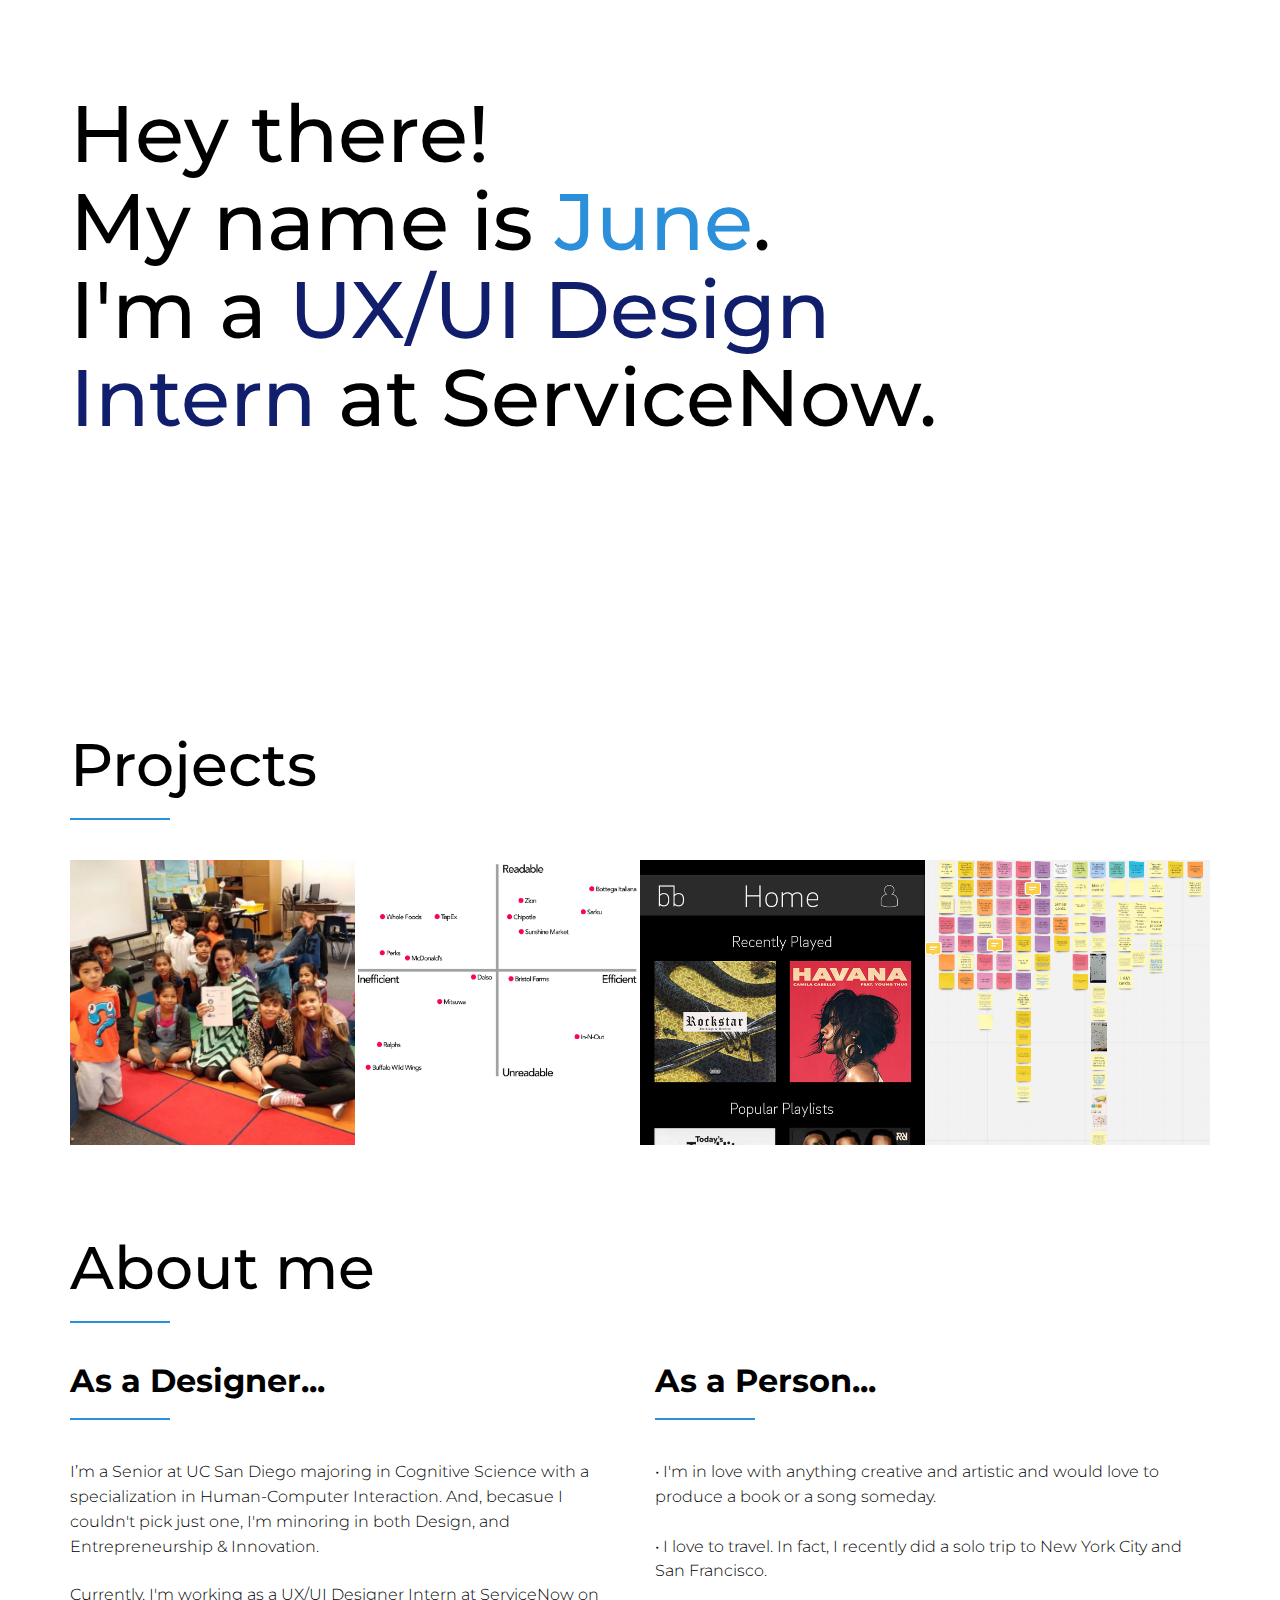
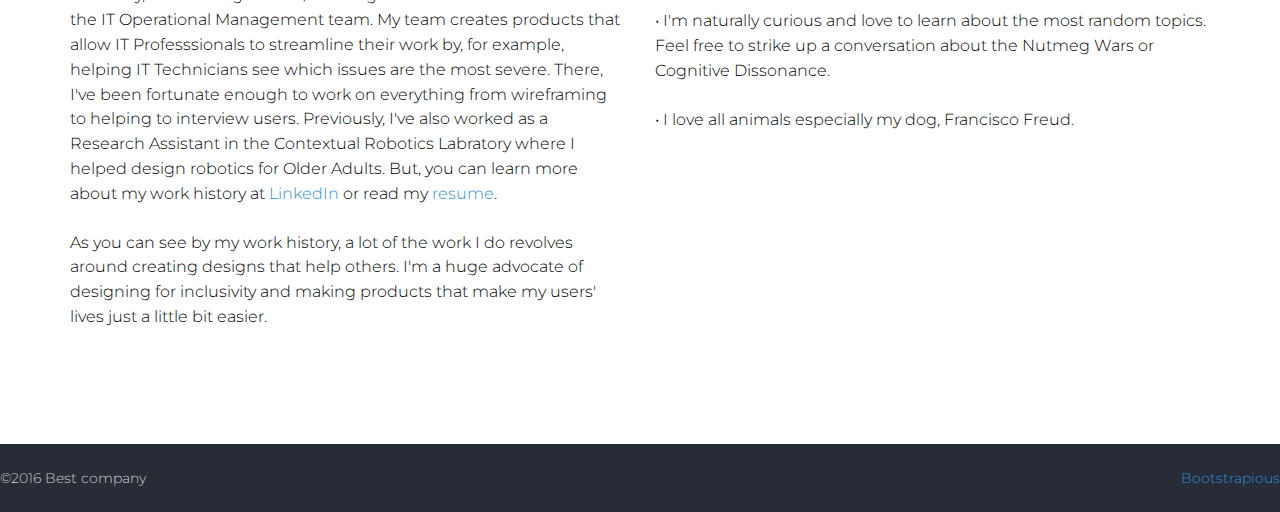
==== index.html @ b99a708e "updated title spacing and hover name" ====
<!DOCTYPE html>
<html>
  <head>
     <base target="_blank" />
    <meta charset="utf-8">
    <meta http-equiv="X-UA-Compatible" content="IE=edge">
    <title>June Park Portfolio</title>
    <meta name="description" content="">
    <meta name="viewport" content="width=device-width, initial-scale=1">
    <meta name="robots" content="all,follow">
    <!-- Bootstrap and Font Awesome css-->
    <!-- we use cdn but you can also include local files located in css directory-->
    <link rel="stylesheet" href="http://maxcdn.bootstrapcdn.com/font-awesome/4.6.1/css/font-awesome.min.css">
    <link rel="stylesheet" href="http://maxcdn.bootstrapcdn.com/bootstrap/3.3.6/css/bootstrap.min.css">
    <!-- Google fonts - Open Sans-->
    <link rel="stylesheet" href="https://fonts.googleapis.com/css?family=Open+Sans:400,300,700,800,400italic">
    <!-- theme stylesheet-->
    <link rel="stylesheet" href="https://fonts.googleapis.com/css?family=Lobster+Two:400,700">
    <link rel="stylesheet" href="https://fonts.googleapis.com/css?family=Montserrat">
    <link rel="stylesheet" href="https://fonts.googleapis.com/css?family=Arapey">
    <link rel="stylesheet" href="css/style.default.css" id="theme-stylesheet">
    <!-- Custom stylesheet - for your changes-->
    <link rel="stylesheet" href="css/custom.css">
    <!-- Favicon-->
    <link rel="shortcut icon" href="favicon.png">
    <!-- Tweaks for older IEs--><!--[if lt IE 9]>
        <script src="https://oss.maxcdn.com/html5shiv/3.7.2/html5shiv.min.js"></script>
        <script src="https://oss.maxcdn.com/respond/1.4.2/respond.min.js"></script><![endif]-->
  </head>
  <body>
    <section id="intro" class="text-intro no-padding-bottom">
      <div class="container">
        <div class="row">
          <div class="col-md-12 col-lg-10">
            <h1>Hey there!<br />My name is <span class="text-primary">June</span>. <br /> I'm a<span class="text-royal-blue"> UX/UI Design Intern</span> at ServiceNow. <br /><br /><br />
          </div>
        </div>
      </div>
    </section>
    <!-- portfolio-->
    <section id="portfolio" class="no-padding-bottom">
      <div class="container">
        <div class="row">
          <div class="col-md-12">
            <h2 class="heading">Projects</h2>
            <div class="row">
          </div>
          </div>
        </div>
      <div class="container-fluid">
        <div class="row no-space">
          <div class="col-sm-4 col-md-3">
            <div class="box"><a href="Elementary_School.html" title="" data-toggle="lightbox" data-gallery="portfolio"><img src="img/sprites/baker.jpg" alt="" class="img-responsive"></a></div>
          </div>
          <div class="col-sm-4 col-md-3">
            <div class="box"><a href="Receipts.html" title="" data-toggle="lightbox" data-gallery="portfolio"><img src="img/sprites/design space.PNG" alt="" class="img-responsive"></a></div>
          </div>
          <div class="col-sm-4 col-md-3">
            <div class="box"><a href="https://medium.com/@jepark697/playlist-management-analysis-a6f0c2d7e51" title="" data-toggle="lightbox" data-gallery="portfolio"><img src="img/sprites/Music Screen.jpg" alt=""class="img-responsive"></a></div>
          </div>
          <div class="col-sm-4 col-md-3">
            <div class="box"><a href="Tool.html" title="" data-toggle="lightbox" data-gallery="portfolio"><img src="img/sprites/Solutions.png" alt="" class="img-responsive"></a></div>
          </div>
        </div>
      </div>
    </section>
    <section id="about" class="section">
      <div class="container">
        <div class="row">
          <div class="col-sm-12">
            <h2 class="heading">About me</h2>
          </div>
          <div class="col-sm-12">
            <div class="row">
              <div class="col-sm-6 text-left">
                <h3 class="heading">As a Designer...</h3>
                <p>I’m a Senior at UC San Diego majoring in Cognitive Science with a specialization in Human-Computer Interaction. And, becasue I couldn't pick just one, I'm minoring in both Design, and Entrepreneurship & Innovation.</p>
                 <p>Currently, I'm working as a UX/UI Designer Intern at ServiceNow on the IT Operational Management team. 
                   My team creates products that allow IT Professsionals to streamline their work by, for example, helping IT Technicians see which issues are the most severe.
                   There, I've been fortunate enough to work on everything from wireframing to helping to interview users. 
                   Previously, I've also worked as a Research Assistant in the Contextual Robotics Labratory where I helped design robotics for Older Adults. But, you can learn more about my work history at 
                   <a href="https://www.linkedin.com/in/junepark13/">LinkedIn</a> or read my <a href="https://www.keepandshare.com/doc7/59431/june-park-resume-pdf-85k?da=y">resume</a>.</p>
                
                <p> As you can see by my work history, a lot of the work I do revolves around creating designs that help others. 
                I'm a huge advocate of designing for inclusivity and making products that make my users' lives just a little bit easier.
                </p>
                
              </div>
               <div class="col-sm-6">
                 <h3 class="heading">As a Person...</h3>
                <p> • I'm in love with anything creative and artistic and would love to produce a book or a song someday.</br></br>
                  • I love to travel. In fact, I recently did a solo trip to New York City and San Francisco.</br></br>
                  • I'm naturally curious and love to learn about the most random topics. Feel free to strike up a conversation 
            about the Nutmeg Wars or Cognitive Dissonance. </br></br>
            • I love all animals especially my dog, Francisco Freud. </br></br>
                </p>
        </div>
      </div>
    </section>
    <!--   *** CUSTOMERS ***-->

    <!-- map-->
    <footer class="footer">
      <div class="footer__copyright">
          <div class="row">
            <div class="col-md-6">
              <p>&copy;2016 Best company</p>
            </div>
            <div class="col-md-6">
              <p class="credit pull-right"><a href="https://bootstrapious.com/e-commerce-templates" class="external">Bootstrapious</a></p>
              <!-- Please do not remove the backlink to us, unless you support the development at https://bootstrapious.com/donate. It is part of the license conditions. Thanks for understanding :)        -->
            </div>
          </div>
        </div>
      </div>
    </footer>
    <!-- Javascript files-->
  </body>
</html>
---- css/style.default.css ----
/* 
========================================= 
========================================= 

Designer Template By Bootstrapious.com 

========================================= 
========================================= */
/* variant 5 - blue */
/*

=====================
GENERAL
=====================

*/
html {
  height: 100%;
}
body {
  height: 100%;
  font-weight: 300;
}
header {
  z-index: 1000;
}
section {
  position: relative;
  padding-top: 90px;
  padding-bottom: 90px;
}
section.background-gray-lighter {
  background: #eeeeee;
}
section.background-gray-lightest {
  background: #f7f7f7;
  border-top: solid 1px #eeeeee;
  border-bottom: solid 1px #eeeeee;
}
.italic {
  font-style: italic;
  font-family: "Georgia", "Times New Roman", Times, serif;
}
.heading {
  text-align: left;
  margin-bottom: 40px;
}
.heading:after {
  content: " ";
  display: block;
  width: 100px;
  height: 2px;
  margin: 20px 0 20px;
  background: #2b90d9;
}
@media (min-width: 1200px) {
  h1.heading {
    font-size: 68px;
  }
  h2.heading {
    font-size: 60px;
  }
}
.img-responsive {
  margin: 0 auto;
}
.no-space .box {
  margin: 0 -15px;
}
.margin-top {
  margin-top: 30px;
}
.margin-bottom {
  margin-bottom: 30px;
}
.margin-bottom--big {
  margin-bottom: 60px !important;
}
a,
button {
  -webkit-transition: all 0.2s ease-out;
  -moz-transition: all 0.2s ease-out;
  transition: all 0.2s ease-out;
}
a i.fa,
button i.fa {
  margin: 0 5px;
}
.clickable {
  cursor: pointer !important;
}
.required {
  color: #2b90d9;
}
.accent {
  color: #2b90d9;
}
.text-uppercase {
  text-transform: uppercase;
}
.list-style-none {
  list-style: none;
}
.pages {
  text-align: center;
}
#map {
  height: 500px;
  border-top: solid 1px #eeeeee;
  border-bottom: solid 1px #eeeeee;
}
.btn-ghost {
  color: #2b90d9;
  background-color: transparent;
  border-color: #2b90d9;
}
.btn-ghost:hover,
.btn-ghost:focus,
.btn-ghost:active,
.btn-ghost.active,
.open .dropdown-toggle.btn-ghost {
  color: #2b90d9;
  background-color: rgba(0, 0, 0, 0);
  border-color: #1e6fa9;
}
.btn-ghost:active,
.btn-ghost.active,
.open .dropdown-toggle.btn-ghost {
  background-image: none;
}
.btn-ghost.disabled,
.btn-ghost[disabled],
fieldset[disabled] .btn-ghost,
.btn-ghost.disabled:hover,
.btn-ghost[disabled]:hover,
fieldset[disabled] .btn-ghost:hover,
.btn-ghost.disabled:focus,
.btn-ghost[disabled]:focus,
fieldset[disabled] .btn-ghost:focus,
.btn-ghost.disabled:active,
.btn-ghost[disabled]:active,
fieldset[disabled] .btn-ghost:active,
.btn-ghost.disabled.active,
.btn-ghost[disabled].active,
fieldset[disabled] .btn-ghost.active {
  background-color: transparent;
  border-color: #2b90d9;
}
.btn-ghost .badge {
  color: transparent;
  background-color: #2b90d9;
}
.btn-ghost:hover,
.btn-ghost:focus,
.btn-ghost:active,
.btn-ghost.active,
.open .dropdown-toggle.btn-ghost {
  color: #fff;
  background-color: #2b90d9;
  border-color: #2b90d9;
}
.btn-white {
  color: #ffffff;
  background-color: transparent;
  border-color: #ffffff;
}
.btn-white:hover,
.btn-white:focus,
.btn-white:active,
.btn-white.active,
.open .dropdown-toggle.btn-white {
  color: #ffffff;
  background-color: rgba(0, 0, 0, 0);
  border-color: #e0e0e0;
}
.btn-white:active,
.btn-white.active,
.open .dropdown-toggle.btn-white {
  background-image: none;
}
.btn-white.disabled,
.btn-white[disabled],
fieldset[disabled] .btn-white,
.btn-white.disabled:hover,
.btn-white[disabled]:hover,
fieldset[disabled] .btn-white:hover,
.btn-white.disabled:focus,
.btn-white[disabled]:focus,
fieldset[disabled] .btn-white:focus,
.btn-white.disabled:active,
.btn-white[disabled]:active,
fieldset[disabled] .btn-white:active,
.btn-white.disabled.active,
.btn-white[disabled].active,
fieldset[disabled] .btn-white.active {
  background-color: transparent;
  border-color: #ffffff;
}
.btn-white .badge {
  color: transparent;
  background-color: #ffffff;
}
.btn-white:hover,
.btn-white:focus,
.btn-white:active,
.btn-white.active,
.open .dropdown-toggle.btn-white {
  color: #2b90d9;
  background-color: #fff;
  border-color: #fff;
}
/*

=====================
INTRO
=====================

*/
@media (min-width: 1200px) {
  .text-intro h1 {
    font-size: 80px;
  }
}
/*

=====================
ABOUT
=====================

*/
.progress-title {
  text-align: left;
  font-weight: 700;
  text-transform: uppercase;
  letter-spacing: 0.1em;
  color: #999999;
  font-size: 12px;
}
.progress-bar-skill1 {
  background-color: #d1d1d1;
  background-color: #81bde9;
}
.progress-striped .progress-bar-skill1 {
  background-image: -webkit-linear-gradient(45deg, rgba(255, 255, 255, 0.15) 25%, transparent 25%, transparent 50%, rgba(255, 255, 255, 0.15) 50%, rgba(255, 255, 255, 0.15) 75%, transparent 75%, transparent);
  background-image: linear-gradient(45deg, rgba(255, 255, 255, 0.15) 25%, transparent 25%, transparent 50%, rgba(255, 255, 255, 0.15) 50%, rgba(255, 255, 255, 0.15) 75%, transparent 75%, transparent);
}
.progress-striped .progress-bar-skill1 {
  background-image: -webkit-linear-gradient(45deg, rgba(255, 255, 255, 0.15) 25%, transparent 25%, transparent 50%, rgba(255, 255, 255, 0.15) 50%, rgba(255, 255, 255, 0.15) 75%, transparent 75%, transparent);
  background-image: linear-gradient(45deg, rgba(255, 255, 255, 0.15) 25%, transparent 25%, transparent 50%, rgba(255, 255, 255, 0.15) 50%, rgba(255, 255, 255, 0.15) 75%, transparent 75%, transparent);
}
.progress-bar-skill2 {
  background-color: #c8c7c7;
  background-color: #6cb2e5;
}
.progress-striped .progress-bar-skill2 {
  background-image: -webkit-linear-gradient(45deg, rgba(255, 255, 255, 0.15) 25%, transparent 25%, transparent 50%, rgba(255, 255, 255, 0.15) 50%, rgba(255, 255, 255, 0.15) 75%, transparent 75%, transparent);
  background-image: linear-gradient(45deg, rgba(255, 255, 255, 0.15) 25%, transparent 25%, transparent 50%, rgba(255, 255, 255, 0.15) 50%, rgba(255, 255, 255, 0.15) 75%, transparent 75%, transparent);
}
.progress-striped .progress-bar-skill2 {
  background-image: -webkit-linear-gradient(45deg, rgba(255, 255, 255, 0.15) 25%, transparent 25%, transparent 50%, rgba(255, 255, 255, 0.15) 50%, rgba(255, 255, 255, 0.15) 75%, transparent 75%, transparent);
  background-image: linear-gradient(45deg, rgba(255, 255, 255, 0.15) 25%, transparent 25%, transparent 50%, rgba(255, 255, 255, 0.15) 50%, rgba(255, 255, 255, 0.15) 75%, transparent 75%, transparent);
}
.progress-bar-skill3 {
  background-color: #bdbdbd;
  background-color: #56a7e1;
}
.progress-striped .progress-bar-skill3 {
  background-image: -webkit-linear-gradient(45deg, rgba(255, 255, 255, 0.15) 25%, transparent 25%, transparent 50%, rgba(255, 255, 255, 0.15) 50%, rgba(255, 255, 255, 0.15) 75%, transparent 75%, transparent);
  background-image: linear-gradient(45deg, rgba(255, 255, 255, 0.15) 25%, transparent 25%, transparent 50%, rgba(255, 255, 255, 0.15) 50%, rgba(255, 255, 255, 0.15) 75%, transparent 75%, transparent);
}
.progress-striped .progress-bar-skill3 {
  background-image: -webkit-linear-gradient(45deg, rgba(255, 255, 255, 0.15) 25%, transparent 25%, transparent 50%, rgba(255, 255, 255, 0.15) 50%, rgba(255, 255, 255, 0.15) 75%, transparent 75%, transparent);
  background-image: linear-gradient(45deg, rgba(255, 255, 255, 0.15) 25%, transparent 25%, transparent 50%, rgba(255, 255, 255, 0.15) 50%, rgba(255, 255, 255, 0.15) 75%, transparent 75%, transparent);
}
.progress-bar-skill4 {
  background-color: #b3b2b2;
  background-color: #419bdd;
}
.progress-striped .progress-bar-skill4 {
  background-image: -webkit-linear-gradient(45deg, rgba(255, 255, 255, 0.15) 25%, transparent 25%, transparent 50%, rgba(255, 255, 255, 0.15) 50%, rgba(255, 255, 255, 0.15) 75%, transparent 75%, transparent);
  background-image: linear-gradient(45deg, rgba(255, 255, 255, 0.15) 25%, transparent 25%, transparent 50%, rgba(255, 255, 255, 0.15) 50%, rgba(255, 255, 255, 0.15) 75%, transparent 75%, transparent);
}
.progress-striped .progress-bar-skill4 {
  background-image: -webkit-linear-gradient(45deg, rgba(255, 255, 255, 0.15) 25%, transparent 25%, transparent 50%, rgba(255, 255, 255, 0.15) 50%, rgba(255, 255, 255, 0.15) 75%, transparent 75%, transparent);
  background-image: linear-gradient(45deg, rgba(255, 255, 255, 0.15) 25%, transparent 25%, transparent 50%, rgba(255, 255, 255, 0.15) 50%, rgba(255, 255, 255, 0.15) 75%, transparent 75%, transparent);
}
.progress-bar-skill5 {
  background-color: #a9a8a8;
  background-color: #2b90d9;
}
.progress-striped .progress-bar-skill5 {
  background-image: -webkit-linear-gradient(45deg, rgba(255, 255, 255, 0.15) 25%, transparent 25%, transparent 50%, rgba(255, 255, 255, 0.15) 50%, rgba(255, 255, 255, 0.15) 75%, transparent 75%, transparent);
  background-image: linear-gradient(45deg, rgba(255, 255, 255, 0.15) 25%, transparent 25%, transparent 50%, rgba(255, 255, 255, 0.15) 50%, rgba(255, 255, 255, 0.15) 75%, transparent 75%, transparent);
}
.progress-striped .progress-bar-skill5 {
  background-image: -webkit-linear-gradient(45deg, rgba(255, 255, 255, 0.15) 25%, transparent 25%, transparent 50%, rgba(255, 255, 255, 0.15) 50%, rgba(255, 255, 255, 0.15) 75%, transparent 75%, transparent);
  background-image: linear-gradient(45deg, rgba(255, 255, 255, 0.15) 25%, transparent 25%, transparent 50%, rgba(255, 255, 255, 0.15) 50%, rgba(255, 255, 255, 0.15) 75%, transparent 75%, transparent);
}
/*

=====================
CUSTOMERS
=====================

*/
.customer {
  text-align: center;
}
.customer img {
  display: inline-block;
  margin-top: 10px;
  margin-bottom: 10px;
  -webkit-filter: grayscale(100%);
  filter: grayscale(100%);
}
.customer img:hover {
  -webkit-filter: grayscale(0);
  filter: grayscale(0);
}
/*

=====================
EKKO LIGHTBOX
=====================

*/
.ekko-lightbox-container {
  position: relative;
}
.ekko-lightbox-nav-overlay {
  position: absolute;
  top: 0;
  left: 0;
  z-index: 100;
  width: 100%;
  height: 100%;
}
.ekko-lightbox-nav-overlay a {
  z-index: 100;
  display: block;
  width: 49%;
  height: 100%;
  font-size: 30px;
  color: #fff;
  opacity: 0;
  text-decoration: none !important;
  -webkit-transition: opacity 0.5s;
  -moz-transition: opacity 0.5s;
  -o-transition: opacity 0.5s;
  transition: opacity 0.5s;
}
.ekko-lightbox-nav-overlay a:empty {
  width: 49%;
  color: transparent;
}
.ekko-lightbox a:hover,
a:focus,
a:active {
  text-decoration: none;
  opacity: 1;
  color: #fff;
}
.ekko-lightbox .glyphicon-chevron-left {
  left: 0;
  float: left;
  padding-left: 15px;
  text-align: left;
}
.ekko-lightbox .glyphicon-chevron-right {
  right: 0;
  float: right;
  padding-right: 15px;
  text-align: right;
}
.ekko-lightbox .modal-footer {
  text-align: left;
}
.no-padding-top {
  padding-top: 0;
}
.no-padding-bottom {
  padding-bottom: 0;
}
.footer__copyright {
  background: #282c37;
  color: #ccc;
  padding: 20px 0;
  font-size: 14px;
  line-height: 28px;
}
.footer__copyright p {
  margin: 0;
}
@media (max-width: 991px) {
  .footer__copyright p {
    float: none !important;
    text-align: center;
    margin-bottom: 10px;
  }
}
/*

=====================
COPYRIGHT
=====================

*/
.copyright {
  margin-top: 40px;
  color: #999999;
}
.copyright p.credit {
  text-align: right;
}
.copyright p.credit a {
  color: #999999;
}
@media (max-width: 991px) {
  .copyright p.credit {
    text-align: center !important;
  }
}
@media (min-width: 1200px) {
  .copyright {
    margin-top: 60px;
  }
}
@media (max-width: 991px) {
  .copyright {
    text-align: center !important;
  }
}
/*

=====================
STYLE SWITCHER FOR DEMO
=====================

*/
#style-switch-button {
  position: fixed;
  top: 120px;
  left: 0px;
  border-radius: 0;
  z-index: 2;
}
#style-switch {
  -webkit-box-sizing: border-box;
  -moz-box-sizing: border-box;
  box-sizing: border-box;
  width: 300px;
  padding: 20px;
  position: fixed;
  top: 160px;
  left: 0;
  background: #fff;
  border: solid 1px #eeeeee;
  z-index: 2000;
}
#style-switch h4 {
  color: #555555;
}
/* ========================================= */
/* THEMING OF BOOTSTRAP COMPONENTS           */
/* ========================================= */
/* nav */
.nav {
  margin-bottom: 0;
  padding-left: 0;
  list-style: none;
}
.nav > li > a {
  padding: 10px 15px;
}
.nav > li > a:hover,
.nav > li > a:focus {
  background-color: #eeeeee;
}
.nav > li.disabled > a {
  color: #999999;
}
.nav > li.disabled > a:hover,
.nav > li.disabled > a:focus {
  color: #999999;
}
.nav .open > a,
.nav .open > a:hover,
.nav .open > a:focus {
  background-color: #eeeeee;
  border-color: #2b90d9;
}
.nav-tabs {
  border-bottom: 1px solid #dddddd;
}
.nav-tabs > li > a {
  line-height: 1.55;
  border-radius: 0 0 0 0;
}
.nav-tabs > li > a:hover {
  border-color: #eeeeee #eeeeee #dddddd;
}
.nav-tabs > li.active > a,
.nav-tabs > li.active > a:hover,
.nav-tabs > li.active > a:focus {
  color: #555555;
  background-color: #ffffff;
  border: 1px solid #dddddd;
}
.nav-pills > li > a {
  border-radius: 0;
}
.nav-pills > li.active > a,
.nav-pills > li.active > a:hover,
.nav-pills > li.active > a:focus {
  color: #ffffff;
  background-color: #2b90d9;
}
.nav-tabs-justified > li > a {
  border-radius: 0;
}
.nav-tabs-justified > .active > a,
.nav-tabs-justified > .active > a:hover,
.nav-tabs-justified > .active > a:focus {
  border: 1px solid #dddddd;
}
@media (min-width: 768px) {
  .nav-tabs-justified > li > a {
    border-bottom: 1px solid #dddddd;
    border-radius: 0 0 0 0;
  }
  .nav-tabs-justified > .active > a,
  .nav-tabs-justified > .active > a:hover,
  .nav-tabs-justified > .active > a:focus {
    border-bottom-color: #ffffff;
  }
}
/* navbar */
.navbar {
  font-family: "Montserrat", Helvetica, Arial, sans-serif;
  min-height: 100px;
  margin-bottom: 0;
  border-top: none;
  border-bottom: none;
}
@media (min-width: 768px) {
  .navbar {
    border-radius: 0;
  }
}
.navbar-collapse {
  max-height: 340px;
  overflow-x: visible;
  padding-right: 15px;
  padding-left: 15px;
}
.navbar-collapse.in {
  overflow-y: auto;
}
@media (min-width: 768px) and (max-width: 991px) {
  .navbar-collapse {
    font-size: 14px;
  }
}
@media (min-width: 768px) {
  .navbar-collapse {
    width: auto;
    border-top: 0;
    box-shadow: none;
  }
  .navbar-collapse.collapse {
    display: block !important;
    height: auto !important;
    padding-bottom: 0;
    overflow: visible !important;
  }
  .navbar-collapse.in {
    overflow-y: visible;
  }
  .navbar-collapse.right {
    float: right;
  }
  .navbar-fixed-top .navbar-collapse,
  .navbar-static-top .navbar-collapse,
  .navbar-fixed-bottom .navbar-collapse {
    padding-left: 0;
    padding-right: 0;
  }
}
.container > .navbar-header,
.container-fluid > .navbar-header,
.container > .navbar-collapse,
.container-fluid > .navbar-collapse {
  margin-right: -15px;
  margin-left: -15px;
}
@media (min-width: 768px) {
  .container > .navbar-header,
  .container-fluid > .navbar-header,
  .container > .navbar-collapse,
  .container-fluid > .navbar-collapse {
    margin-right: 0;
    margin-left: 0;
  }
}
.navbar-brand {
  float: left;
  padding: 10px 15px;
  font-size: 20px;
  line-height: 24px;
  height: 100px;
}
.navbar-brand:hover,
.navbar-brand:focus {
  text-decoration: none;
}
@media (min-width: 768px) {
  .navbar > .container .navbar-brand,
  .navbar > .container-fluid .navbar-brand {
    margin-left: -15px;
  }
}
.navbar-toggle {
  padding: 9px 10px !important;
  margin-right: 15px;
  border-radius: 0;
}
.navbar-nav {
  margin: 19px -15px;
}
.navbar-nav > li > a {
  padding-top: 10px;
  padding-bottom: 10px;
  line-height: 24px;
}
@media (max-width: 767px) {
  .navbar-nav .open .dropdown-menu > li > a,
  .navbar-nav .open .dropdown-menu .dropdown-header {
    padding: 5px 15px 5px 25px;
  }
  .navbar-nav .open .dropdown-menu > li > a {
    line-height: 24px;
  }
  .navbar-nav .open .dropdown-menu > li > a:hover,
  .navbar-nav .open .dropdown-menu > li > a:focus {
    background-image: none;
  }
}
@media (min-width: 768px) {
  .navbar-nav {
    margin: 0 auto;
    display: table;
    table-layout: fixed;
    float: left;
  }
  .navbar-nav > li {
    float: left;
  }
  .navbar-nav > li > a {
    padding-top: 38px;
    padding-bottom: 38px;
  }
  .navbar-nav.navbar-right:last-child {
    margin-right: -15px;
  }
}
.navbar-form {
  margin-left: -15px;
  margin-right: -15px;
  padding: 10px 15px;
  border: none;
  margin-top: 31px;
  margin-bottom: 31px;
}
@media (max-width: 767px) {
  .navbar-form .form-group {
    margin-bottom: 5px;
  }
}
.navbar-btn {
  margin-top: 31px;
  margin-bottom: 31px;
}
.navbar-btn.btn-sm {
  margin-top: 33.5px;
  margin-bottom: 33.5px;
}
.navbar-btn.btn-xs {
  margin-top: 39px;
  margin-bottom: 39px;
}
.navbar-text {
  margin-top: 38px;
  margin-bottom: 38px;
}
@media (min-width: 768px) {
  .navbar-text {
    float: left;
    margin-left: 15px;
    margin-right: 15px;
  }
  .navbar-text.navbar-right:last-child {
    margin-right: 0;
  }
}
.navbar-default {
  background-color: #b3cad8;
  border-bottom-color: transparent;
}
.navbar-default .navbar-brand {
  color: #ffffff;
}
.navbar-default .navbar-brand:hover,
.navbar-default .navbar-brand:focus {
  color: #e6e6e6;
  background-color: transparent;
}
.navbar-default .navbar-text {
  color: #777777;
}
.navbar-default .navbar-nav > li > a {
  color: #ffffff;
}
.navbar-default .navbar-nav > li > a:hover,
.navbar-default .navbar-nav > li > a:focus {
  color: #2074b1;
  background-color: transparent;
}
.navbar-default .navbar-nav > .active > a,
.navbar-default .navbar-nav > .active > a:hover,
.navbar-default .navbar-nav > .active > a:focus {
  color: #2074b1;
  background-color: transparent;
}
.navbar-default .navbar-nav > .disabled > a,
.navbar-default .navbar-nav > .disabled > a:hover,
.navbar-default .navbar-nav > .disabled > a:focus {
  color: #cccccc;
  background-color: transparent;
}
.navbar-default .navbar-toggle {
  border-color: transparent;
}
.navbar-default .navbar-toggle:hover,
.navbar-default .navbar-toggle:focus {
  background-color: transparent;
}
.navbar-default .navbar-toggle .icon-bar {
  background-color: #ffffff;
}
.navbar-default .navbar-collapse {
  border-color: transparent;
}
.navbar-default .navbar-nav > .open > a,
.navbar-default .navbar-nav > .open > a:hover,
.navbar-default .navbar-nav > .open > a:focus {
  background-color: transparent;
  color: #2074b1;
}
@media (max-width: 767px) {
  .navbar-default .navbar-nav .open .dropdown-menu > li > a {
    color: #ffffff;
  }
  .navbar-default .navbar-nav .open .dropdown-menu > li > a:hover,
  .navbar-default .navbar-nav .open .dropdown-menu > li > a:focus {
    color: #2074b1;
    background-color: transparent;
  }
  .navbar-default .navbar-nav .open .dropdown-menu > .active > a,
  .navbar-default .navbar-nav .open .dropdown-menu > .active > a:hover,
  .navbar-default .navbar-nav .open .dropdown-menu > .active > a:focus {
    color: #2074b1;
    background-color: transparent;
  }
  .navbar-default .navbar-nav .open .dropdown-menu > .disabled > a,
  .navbar-default .navbar-nav .open .dropdown-menu > .disabled > a:hover,
  .navbar-default .navbar-nav .open .dropdown-menu > .disabled > a:focus {
    color: #cccccc;
    background-color: transparent;
  }
}
.navbar-default .navbar-link {
  color: #ffffff;
}
.navbar-default .navbar-link:hover {
  color: #2074b1;
}
/* dropdowns */
.dropdown-menu {
  z-index: 1000;
  font-size: 14px;
  background-color: #ffffff;
  border: 1px solid #cccccc;
  border: 1px solid rgba(0, 0, 0, 0.15);
  border-radius: 0;
}
.dropdown-menu .divider {
  height: 1px;
  margin: 11px 0;
  overflow: hidden;
  background-color: #e5e5e5;
}
.dropdown-menu > li > a {
  line-height: 1.55;
  color: #555555;
}
.dropdown-menu > li > a:hover,
.dropdown-menu > li > a:focus {
  color: #262626;
  background-color: #f5f5f5;
}
.dropdown-menu > .active > a,
.dropdown-menu > .active > a:hover,
.dropdown-menu > .active > a:focus {
  color: #ffffff;
  background-color: #2b90d9;
}
/* modal */
.modal-content {
  background-color: #ffffff;
  border: 1px solid #999999;
  border: 1px solid rgba(0, 0, 0, 0.2);
  border-radius: 0;
}
/* scaffolding */
body {
  font-family: "Montserrat", Helvetica, Arial, sans-serif;
  font-size: 16px;
  line-height: 1.55;
  color: #000000;
  background-color: #ffffff;
}
a {
  color: #2b90d9;
  text-decoration: none;
}
a:hover,
a:focus {
  color: #1c669c;
  text-decoration: underline;
}
a:focus {
  outline: thin dotted;
  outline: 5px auto -webkit-focus-ring-color;
  outline-offset: -2px;
}
.img-rounded {
  border-radius: 0;
}
hr {
  margin-top: 24px;
  margin-bottom: 24px;
  border: 0;
  border-top: 1px solid #eeeeee;
}
.progress {
  overflow: hidden;
  height: 24px;
  margin-bottom: 24px;
  background-color: #f5f5f5;
  border-radius: 0;
  -webkit-box-shadow: inset 0 0 0 rgba(0, 0, 0, 0);
  box-shadow: inset 0 0 0 rgba(0, 0, 0, 0);
}
.progress-bar {
  float: left;
  width: 0%;
  height: 100%;
  font-size: 14px;
  line-height: 24px;
  text-align: center;
  -webkit-box-shadow: inset 0 0 0 rgba(0, 0, 0, 0);
  box-shadow: inset 0 0 0 rgba(0, 0, 0, 0);
  -webkit-transition: width 0.6s ease;
  transition: width 0.6s ease;
}
/* breadcrumbs */
.breadcrumb {
  padding: 8px 0;
  margin-bottom: 24px;
  background-color: transparent;
  border-radius: 0;
  text-align: center;
}
.breadcrumb > li + li:before {
  content: "/\00a0";
  color: #cccccc;
}
.breadcrumb > .active {
  color: #999999;
}
.breadcrumb a {
  color: #2b90d9;
}
@media (max-width: 991px) {
  .breadcrumb {
    padding: 8px 0;
    text-align: center;
  }
}
/* buttons  */
.btn {
  font-weight: 700;
  font-family: "Montserrat", Helvetica, Arial, sans-serif;
  text-transform: uppercase;
  letter-spacing: 0.1em;
  padding: 6px 12px;
  font-size: 16px;
  line-height: 1.55;
  border-radius: 0;
}
.btn-primary {
  color: #2b90d9;
  background-color: #ffffff;
  border-color: #2b90d9;
}
.btn-primary:hover,
.btn-primary:focus,
.btn-primary:active,
.btn-primary.active,
.open .dropdown-toggle.btn-primary {
  color: #2b90d9;
  background-color: #ebebeb;
  border-color: #1e6fa9;
}
.btn-primary:active,
.btn-primary.active,
.open .dropdown-toggle.btn-primary {
  background-image: none;
}
.btn-primary.disabled,
.btn-primary[disabled],
fieldset[disabled] .btn-primary,
.btn-primary.disabled:hover,
.btn-primary[disabled]:hover,
fieldset[disabled] .btn-primary:hover,
.btn-primary.disabled:focus,
.btn-primary[disabled]:focus,
fieldset[disabled] .btn-primary:focus,
.btn-primary.disabled:active,
.btn-primary[disabled]:active,
fieldset[disabled] .btn-primary:active,
.btn-primary.disabled.active,
.btn-primary[disabled].active,
fieldset[disabled] .btn-primary.active {
  background-color: #ffffff;
  border-color: #2b90d9;
}
.btn-primary .badge {
  color: #ffffff;
  background-color: #2b90d9;
}
.btn-primary:hover,
.btn-primary:focus,
.btn-primary:active,
.btn-primary.active {
  background: #2b90d9;
  color: #ffffff;
  border: solid 1px #2b90d9;
}
.btn-transparent {
  color: #555555;
  background-color: transparent;
  border-color: #555555;
}
.btn-transparent:hover,
.btn-transparent:focus,
.btn-transparent:active,
.btn-transparent.active,
.open .dropdown-toggle.btn-transparent {
  color: #555555;
  background-color: rgba(0, 0, 0, 0);
  border-color: #373737;
}
.btn-transparent:active,
.btn-transparent.active,
.open .dropdown-toggle.btn-transparent {
  background-image: none;
}
.btn-transparent.disabled,
.btn-transparent[disabled],
fieldset[disabled] .btn-transparent,
.btn-transparent.disabled:hover,
.btn-transparent[disabled]:hover,
fieldset[disabled] .btn-transparent:hover,
.btn-transparent.disabled:focus,
.btn-transparent[disabled]:focus,
fieldset[disabled] .btn-transparent:focus,
.btn-transparent.disabled:active,
.btn-transparent[disabled]:active,
fieldset[disabled] .btn-transparent:active,
.btn-transparent.disabled.active,
.btn-transparent[disabled].active,
fieldset[disabled] .btn-transparent.active {
  background-color: transparent;
  border-color: #555555;
}
.btn-transparent .badge {
  color: transparent;
  background-color: #555555;
}
.btn-transparent:hover,
.btn-transparent:focus,
.btn-transparent:active,
.btn-transparent.active {
  background: #2b90d9;
  color: #ffffff;
}
.btn-lg {
  padding: 10px 16px;
  font-size: 20px;
  line-height: 1.33;
  border-radius: 0;
}
.btn-sm {
  padding: 5px 10px;
  font-size: 14px;
  line-height: 1.5;
  border-radius: 0;
}
.btn-xs {
  padding: 1px 5px;
  font-size: 14px;
  line-height: 1.5;
  border-radius: 0;
}
/* dropdowns */
.dropdown-menu > li > a {
  padding: 8px 20px;
}
/* labels */
.label {
  font-family: "Montserrat", Helvetica, Arial, sans-serif;
  font-weight: normal;
  text-transform: uppercase;
}
/* forms.less */
label {
  font-weight: normal;
}
.form-control {
  display: block;
  width: 100%;
  height: 38px;
  padding: 6px 12px;
  font-size: 16px;
  line-height: 1.55;
  color: #555555;
  background-color: #ffffff;
  background-image: none;
  border: 1px solid #cccccc;
  border-radius: 0;
  -webkit-box-shadow: none;
  box-shadow: none;
}
.form-control::-moz-placeholder {
  color: #999999;
  opacity: 1;
}
.form-control:-ms-input-placeholder {
  color: #999999;
}
.form-control::-webkit-input-placeholder {
  color: #999999;
}
.form-control:focus {
  border-color: #2b90d9;
  outline: 0;
  -webkit-box-shadow: inset 0 1px 1px rgba(0,0,0,.075), 0 0 8px rgba(43, 144, 217, 0.6);
  box-shadow: inset 0 1px 1px rgba(0,0,0,.075), 0 0 8px rgba(43, 144, 217, 0.6);
}
.form-group {
  margin-bottom: 20px;
}
/* pager*/
.pager {
  margin: 24px 0;
  border-top: solid 1px #eeeeee;
  padding-top: 24px;
  text-transform: uppercase;
  letter-spacing: 0.1em;
  font-size: 14px;
  font-family: "Lobster Two", Helvetica, Arial, sans-serif;
  font-weight: bold;
}
.pager li {
  display: inline;
}
.pager li > a,
.pager li > span {
  background-color: #ffffff;
  border: 1px solid #2b90d9;
  border-radius: 0;
}
.pager li > a:hover,
.pager li > a:focus {
  text-decoration: none;
  color: #fff;
  background-color: #2b90d9;
}
.pager .disabled > a,
.pager .disabled > a:hover,
.pager .disabled > a:focus,
.pager .disabled > span {
  color: #999999;
  background-color: #ffffff;
  border-color: #ddd;
}
/* pagination */
.pagination {
  margin: 24px 0;
  font-family: "Montserrat", Helvetica, Arial, sans-serif;
  border-radius: 0;
}
.pagination > li > a,
.pagination > li > span {
  padding: 6px 12px;
  line-height: 1.55;
  text-decoration: none;
  color: #2b90d9;
  background-color: #ffffff;
  border: 1px solid #dddddd;
}
.pagination > li:first-child > a,
.pagination > li:first-child > span {
  margin-left: 0;
  border-bottom-left-radius: 0;
  border-top-left-radius: 0;
}
.pagination > li:last-child > a,
.pagination > li:last-child > span {
  border-bottom-right-radius: 0;
  border-top-right-radius: 0;
}
.pagination > li > a:hover,
.pagination > li > span:hover,
.pagination > li > a:focus,
.pagination > li > span:focus {
  color: #2b90d9;
  background-color: #add4f0;
  border-color: #dddddd;
}
.pagination > .active > a,
.pagination > .active > span,
.pagination > .active > a:hover,
.pagination > .active > span:hover,
.pagination > .active > a:focus,
.pagination > .active > span:focus {
  z-index: 2;
  color: #ffffff;
  background-color: #2b90d9;
  border-color: #2b90d9;
}
.pagination > .disabled > span,
.pagination > .disabled > span:hover,
.pagination > .disabled > span:focus,
.pagination > .disabled > a,
.pagination > .disabled > a:hover,
.pagination > .disabled > a:focus {
  color: #999999;
  background-color: #ffffff;
  border-color: #dddddd;
}
/* responsive utilities */
@media (max-width: 767px) {
  .text-center-xs {
    text-align: center !important;
  }
  .text-center-xs img {
    display: block;
    margin-left: auto;
    margin-right: auto;
  }
}
@media (min-width: 768px) and (max-width: 991px) {
  .text-center-sm {
    text-align: center !important;
  }
  .text-center-sm img {
    display: block;
    margin-left: auto;
    margin-right: auto;
  }
}
/* type */
h1,
h2,
h3,
h4,
h5,
h6,
.h1 {
    font-family: "Montserrat", Helvetica, Arial, sans-serif;
}
.h2,
.h3,
.h4,
.h5,
.h6 {
  font-family: "Arapey", Helvetica, Arial, sans-serif;
  font-weight: 700;
  line-height: 1.2;
  color: #000000;
}

h1,
.h1 {
  font-size: 48px;
}
h2,
.h2 {
  font-size: 40px;
}
h3,
.h3 {
  font-size: 32px;
  font-weight: 700;
}
h4,
.h4 {
  font-size: 24px;
  font-weight: 700;
}
h5,
.h5 {
  font-size: 16px;
  font-weight: 700;
}
h6,
.h6 {
  font-size: 14px;
  font-weight: 700;
}
h6,
.h6 {
  font-size: 14px;
  font-weight: 700;
}
h1,
.h1,
h2,
.h2,
h3,
.h3 {
  margin-top: 0;
  margin-bottom: 24px;
}
p {
  margin: 0 0 24px;
}
.lead {
  margin-bottom: 24px;
  font-size: 18px;
}
@media (min-width: 768px) {
  .lead {
    font-size: 24px;
  }
}
.text-small {
  font-size: 14px;
}
.text-large {
  font-size: 20px;
}
.text-italic {
  font-style: italic;
}
.text-primary {
  color: #2b90d9;
}
.text-royal-blue {
  color: #111E6C;
}
a.text-primary:hover {
  color: #2074b1;
}
.bg-primary {
  color: #fff;
  background-color: #2b90d9;
}
a.bg-primary:hover {
  background-color: #2074b1;
}
abbr[title],
abbr[data-original-title] {
  border-bottom: 1px dotted #999999;
}
blockquote {
  padding: 12px 24px;
  margin: 0 0 24px;
  font-size: 16px;
  border-left: 5px solid #2b90d9;
}
blockquote footer,
blockquote small,
blockquote .small {
  display: block;
  font-size: 80%;
  line-height: 1.55;
  color: #999999;
}
blockquote footer:before,
blockquote small:before,
blockquote .small:before {
  content: '\2014 \00A0';
}
.blockquote-reverse,
blockquote.pull-right {
  border-right: 5px solid #2b90d9;
}
address {
  margin-bottom: 24px;
  line-height: 1.55;
}
.panel {
  margin-bottom: 24px;
  background-color: #ffffff;
  border: 1px solid transparent;
  border-radius: 0;
  -webkit-box-shadow: 0 0 0;
  box-shadow: 0 0 0;
}
.panel-default {
  border-color: #666666;
}
.panel-default > .panel-heading {
  color: #333333;
  background-color: #ffffff;
  border-color: #666666;
}
.panel-default > .panel-heading + .panel-collapse .panel-body {
  border-top-color: #666666;
}
.panel-default > .panel-footer + .panel-collapse .panel-body {
  border-bottom-color: #666666;
}
.panel-primary {
  border-color: #2b90d9;
}
.panel-primary > .panel-heading {
  color: #ffffff;
  background-color: #2b90d9;
  border-color: #2b90d9;
}
.panel-primary > .panel-heading + .panel-collapse .panel-body {
  border-top-color: #2b90d9;
}
.panel-primary > .panel-footer + .panel-collapse .panel-body {
  border-bottom-color: #2b90d9;
}
.panel-primary .panel-title {
  font-weight: 300;
}
.panel-primary .panel-title a:hover {
  color: #fff;
  text-decoration: none;
}
a.badge:hover,
a.badge:focus {
  color: #ffffff;
  text-decoration: none;
  cursor: pointer;
}
a.list-group-item.active > .badge,
.nav-pills > .active > a > .badge {
  color: #2b90d9;
  background-color: #ffffff;
}
.nav-pills > li > a > .badge {
  margin-left: 3px;
}
/*

=====================
SOCIAL LINKS
=====================

*/
.contact-form {
  margin-bottom: 20px;
}
p.social {
  text-align: center;
  margin-top: 20px;
}
p.social a {
  margin: 0 10px 0 0;
  color: #fff;
  display: inline-block;
  width: 40px;
  height: 40px;
  border-radius: 20px;
  line-height: 40px;
  font-size: 15px;
  text-align: center;
  -webkit-transition: all 0.2s ease-out;
  -moz-transition: all 0.2s ease-out;
  transition: all 0.2s ease-out;
  vertical-align: bottom;
  border: solid 1px #ccc;
}
p.social a i {
  vertical-align: bottom;
  line-height: 40px;
}
p.social a.facebook {
  background-color: #4460ae;
  border-color: #4460ae;
}
p.social a.gplus {
  background-color: #c21f25;
  border-color: #c21f25;
}
p.social a.twitter {
  background-color: #3cf;
  border-color: #3cf;
}
p.social a.instagram {
  background-color: #cd4378;
  border-color: #cd4378;
}
p.social a.email {
  background-color: #4a7f45;
  border-color: #4a7f45;
}
p.social a.link {
  background-color: #871AFF;
  border-color: #871AFF;
}
p.social.social--outline a {
  background: transparent;
}
p.social.social--outline a.facebook {
  color: #4460ae;
  border-color: #4460ae;
}
p.social.social--outline a.gplus {
  color: #c21f25;
  border-color: #c21f25;
}
p.social.social--outline a.twitter {
  color: #3cf;
  border-color: #3cf;
}
p.social.social--outline a.instagram {
  color: #cd4378;
  border-color: #cd4378;
}
p.social.social--outline a.email {
  color: #4a7f45;
  border-color: #4a7f45;
}
p.social.social--outline a.link {
  color: #871AFF;
  border-color: #871AFF;
}
---- css/custom.css ----
/* your styles go here */
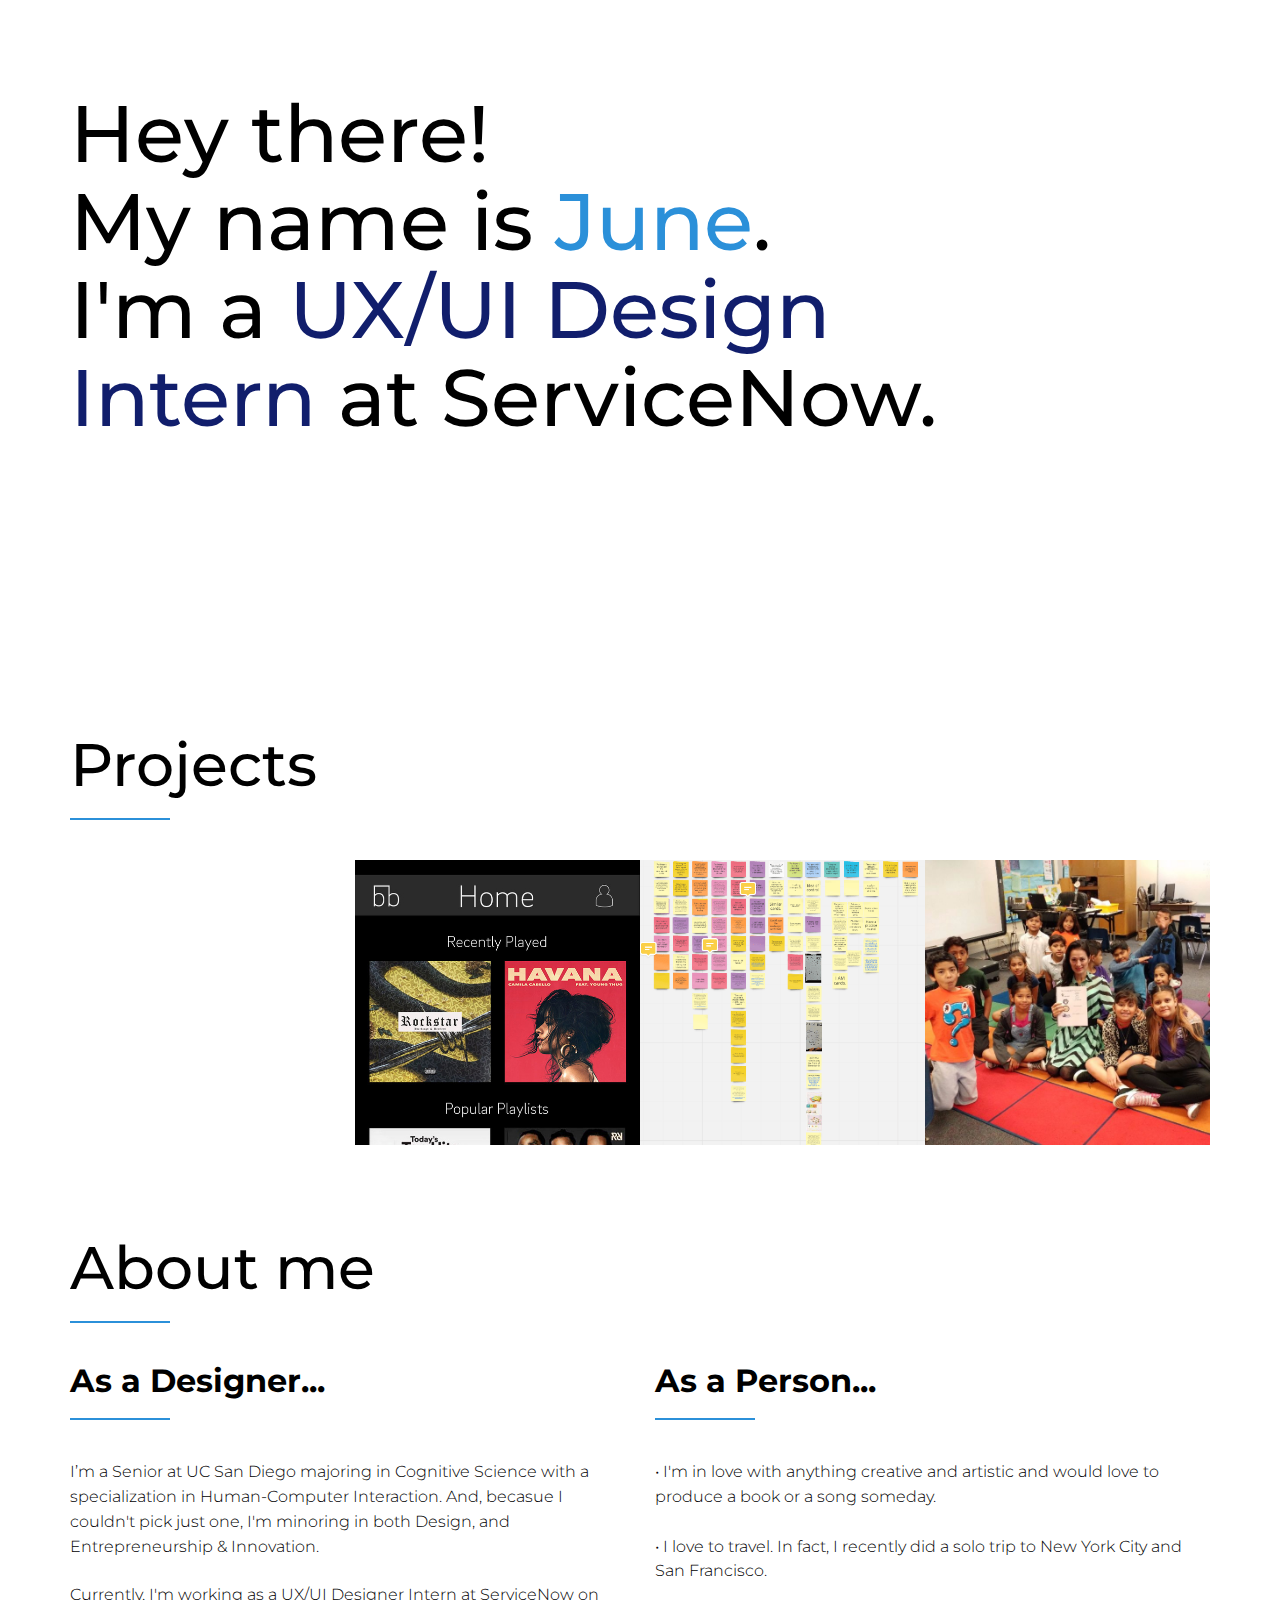
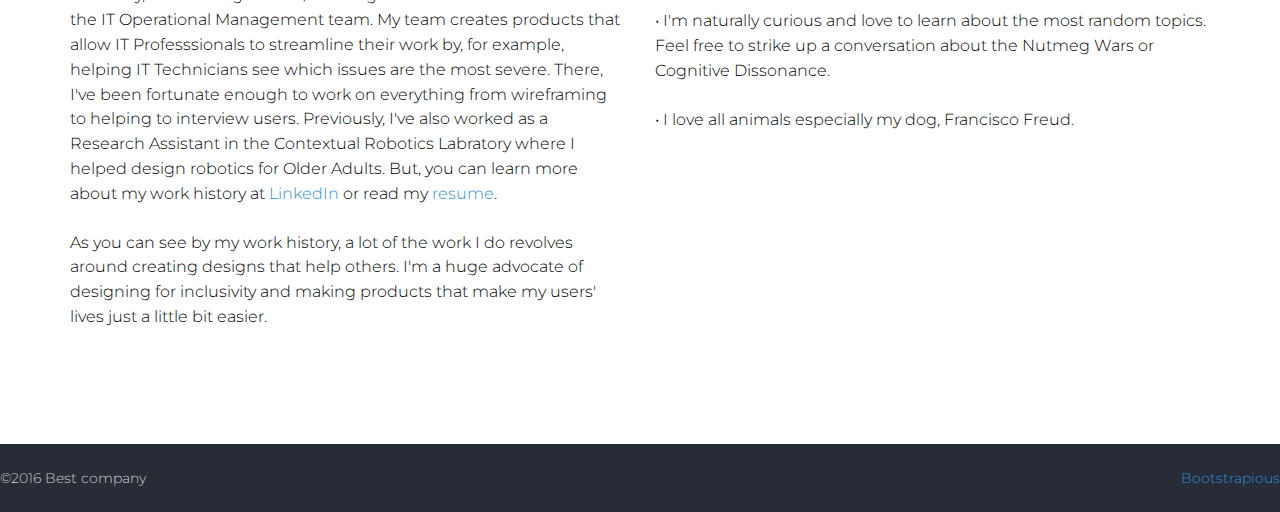
==== commit c8b78d5d: "u[dated" ====
--- a/index.html
+++ b/index.html
@@ -50,16 +50,16 @@
       <div class="container-fluid">
         <div class="row no-space">
           <div class="col-sm-4 col-md-3">
-            <div class="box"><a href="Elementary_School.html" title="" data-toggle="lightbox" data-gallery="portfolio"><img src="img/sprites/baker.jpg" alt="" class="img-responsive"></a></div>
+            <div class="box"><a href="-21below.html" title="" data-toggle="lightbox" data-gallery="portfolio"><img src="img/21below/home.png" alt="" class="img-responsive"></a></div>
           </div>
           <div class="col-sm-4 col-md-3">
-            <div class="box"><a href="Receipts.html" title="" data-toggle="lightbox" data-gallery="portfolio"><img src="img/sprites/design space.PNG" alt="" class="img-responsive"></a></div>
-          </div>
-          <div class="col-sm-4 col-md-3">
-            <div class="box"><a href="https://medium.com/@jepark697/playlist-management-analysis-a6f0c2d7e51" title="" data-toggle="lightbox" data-gallery="portfolio"><img src="img/sprites/Music Screen.jpg" alt=""class="img-responsive"></a></div>
-          </div>
+             <div class="box"><a href="https://medium.com/@jepark697/playlist-management-analysis-a6f0c2d7e51" title="" data-toggle="lightbox" data-gallery="portfolio"><img src="img/sprites/Music Screen.jpg" alt=""class="img-responsive"></a></div>
+           </div>
           <div class="col-sm-4 col-md-3">
             <div class="box"><a href="Tool.html" title="" data-toggle="lightbox" data-gallery="portfolio"><img src="img/sprites/Solutions.png" alt="" class="img-responsive"></a></div>
+        </div>
+          <div class="col-sm-4 col-md-3">
+            <div class="box"><a href="Elementary_School.html" title="" data-toggle="lightbox" data-gallery="portfolio"><img src="img/sprites/baker.jpg" alt="" class="img-responsive"></a></div>
           </div>
         </div>
       </div>
@@ -79,7 +79,7 @@
                    My team creates products that allow IT Professsionals to streamline their work by, for example, helping IT Technicians see which issues are the most severe.
                    There, I've been fortunate enough to work on everything from wireframing to helping to interview users. 
                    Previously, I've also worked as a Research Assistant in the Contextual Robotics Labratory where I helped design robotics for Older Adults. But, you can learn more about my work history at 
-                   <a href="https://www.linkedin.com/in/junepark13/">LinkedIn</a> or read my <a href="https://www.keepandshare.com/doc7/59431/june-park-resume-pdf-85k?da=y">resume</a>.</p>
+                   <a href="https://www.linkedin.com/in/junepark13/">LinkedIn</a> or read my <a href="http://www.keepandshare.com/doc7/view.php?id=59440&da=y">resume</a>.</p>
                 
                 <p> As you can see by my work history, a lot of the work I do revolves around creating designs that help others. 
                 I'm a huge advocate of designing for inclusivity and making products that make my users' lives just a little bit easier.
@@ -117,3 +117,4 @@
     <!-- Javascript files-->
   </body>
 </html>
+
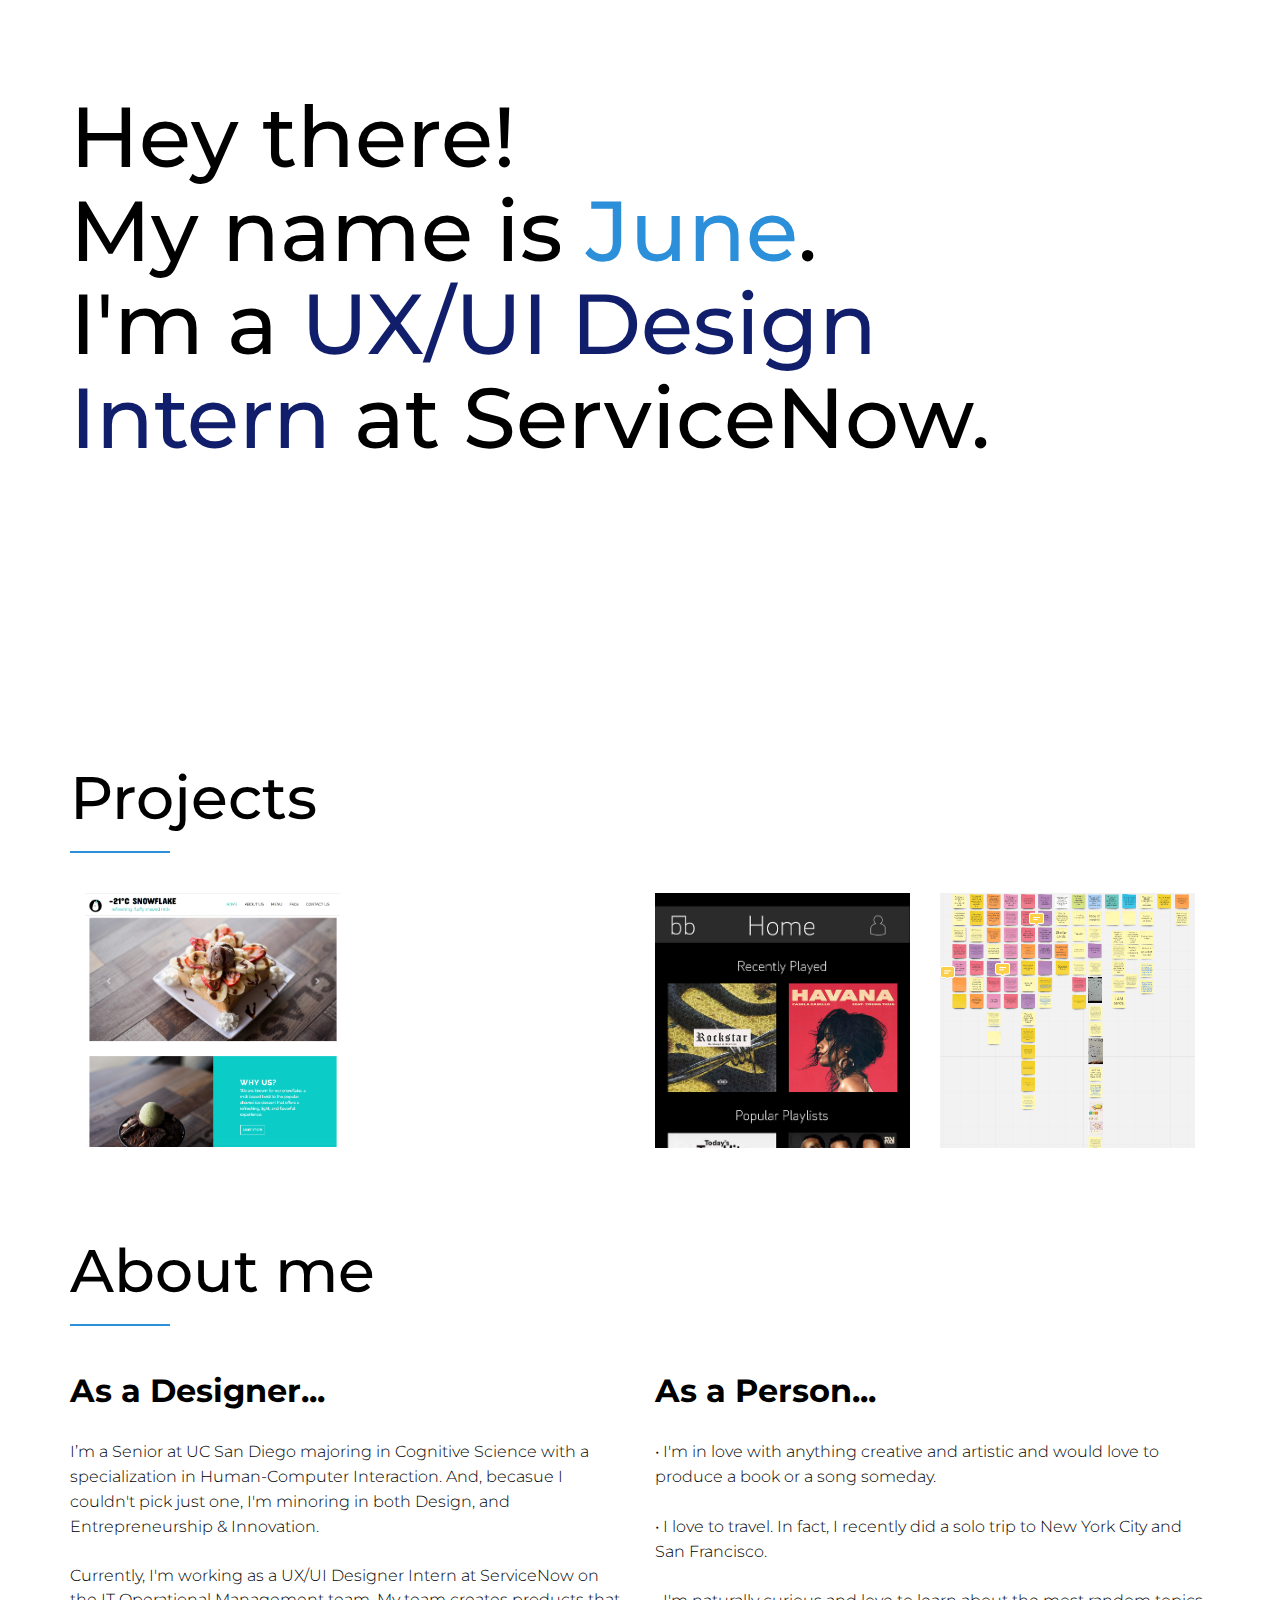
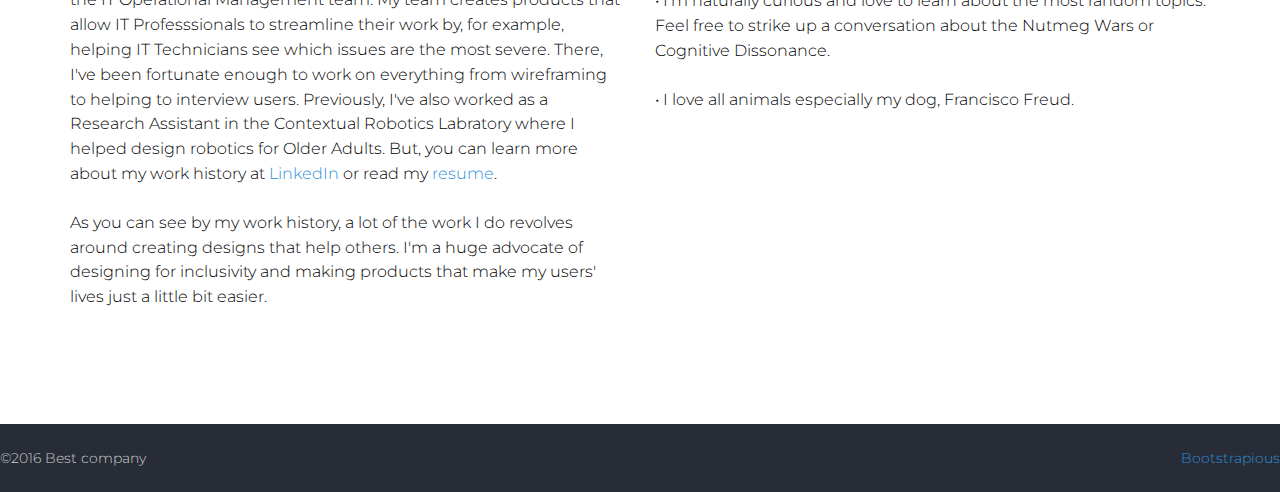
==== commit 84de706c: "Updated index to include toastmates" ====
--- a/index.html
+++ b/index.html
@@ -48,19 +48,24 @@
           </div>
         </div>
       <div class="container-fluid">
-        <div class="row no-space">
+        <div class="row">
+
           <div class="col-sm-4 col-md-3">
             <div class="box"><a href="-21below.html" title="" data-toggle="lightbox" data-gallery="portfolio"><img src="img/21below/home.png" alt="" class="img-responsive"></a></div>
           </div>
+
+<div class="col-sm-4 col-md-3">
+            <div class="box"><a href="Toastmates.html" title="" data-toggle="lightbox" data-gallery="portfolio"><img src="img/Toastmates/affinity_home.png" alt="" class="img-responsive"></a></div>
+          </div>
+
           <div class="col-sm-4 col-md-3">
              <div class="box"><a href="https://medium.com/@jepark697/playlist-management-analysis-a6f0c2d7e51" title="" data-toggle="lightbox" data-gallery="portfolio"><img src="img/sprites/Music Screen.jpg" alt=""class="img-responsive"></a></div>
            </div>
+
           <div class="col-sm-4 col-md-3">
             <div class="box"><a href="Tool.html" title="" data-toggle="lightbox" data-gallery="portfolio"><img src="img/sprites/Solutions.png" alt="" class="img-responsive"></a></div>
         </div>
-          <div class="col-sm-4 col-md-3">
-            <div class="box"><a href="Elementary_School.html" title="" data-toggle="lightbox" data-gallery="portfolio"><img src="img/sprites/baker.jpg" alt="" class="img-responsive"></a></div>
-          </div>
+
         </div>
       </div>
     </section>
@@ -73,7 +78,8 @@
           <div class="col-sm-12">
             <div class="row">
               <div class="col-sm-6 text-left">
-                <h3 class="heading">As a Designer...</h3>
+                <font size="+3"><b>As a Designer...</b></font>
+              </br></br>
                 <p>I’m a Senior at UC San Diego majoring in Cognitive Science with a specialization in Human-Computer Interaction. And, becasue I couldn't pick just one, I'm minoring in both Design, and Entrepreneurship & Innovation.</p>
                  <p>Currently, I'm working as a UX/UI Designer Intern at ServiceNow on the IT Operational Management team. 
                    My team creates products that allow IT Professsionals to streamline their work by, for example, helping IT Technicians see which issues are the most severe.
@@ -87,7 +93,8 @@
                 
               </div>
                <div class="col-sm-6">
-                 <h3 class="heading">As a Person...</h3>
+                 <font size="+3"><b>As a Person...</b></font>
+                 </br></br>
                 <p> • I'm in love with anything creative and artistic and would love to produce a book or a song someday.</br></br>
                   • I love to travel. In fact, I recently did a solo trip to New York City and San Francisco.</br></br>
                   • I'm naturally curious and love to learn about the most random topics. Feel free to strike up a conversation 
@@ -117,4 +124,3 @@
     <!-- Javascript files-->
   </body>
 </html>
-
--- a/css/style.default.css
+++ b/css/style.default.css
@@ -218,7 +218,7 @@
 */
 @media (min-width: 1200px) {
   .text-intro h1 {
-    font-size: 80px;
+    font-size: 85px;
   }
 }
 /*
@@ -1454,3 +1454,42 @@
   color: #871AFF;
   border-color: #871AFF;
 }
+
+img.twenty_resize {
+  max-width:20%;
+  max-height:20%;
+}
+img.twenty_five_resize {
+  max-width:25%;
+  max-height:25%;
+}
+
+img.resize {
+  max-width:30%;
+  max-height:30%;
+}
+img.forty_resize {
+  max-width:40%;
+  max-height:40%;
+}
+
+
+img.fifty_resize {
+  max-width:50%;
+  max-height:50%;
+}
+img.sixty_resize {
+  max-width:60%;
+  max-height:60%;
+}
+img.sixty_five_resize {
+  max-width:60%;
+  max-height:60%;
+}
+
+img.seventy_resize {
+  max-width:70%;
+  max-height:70%;
+}
+
+
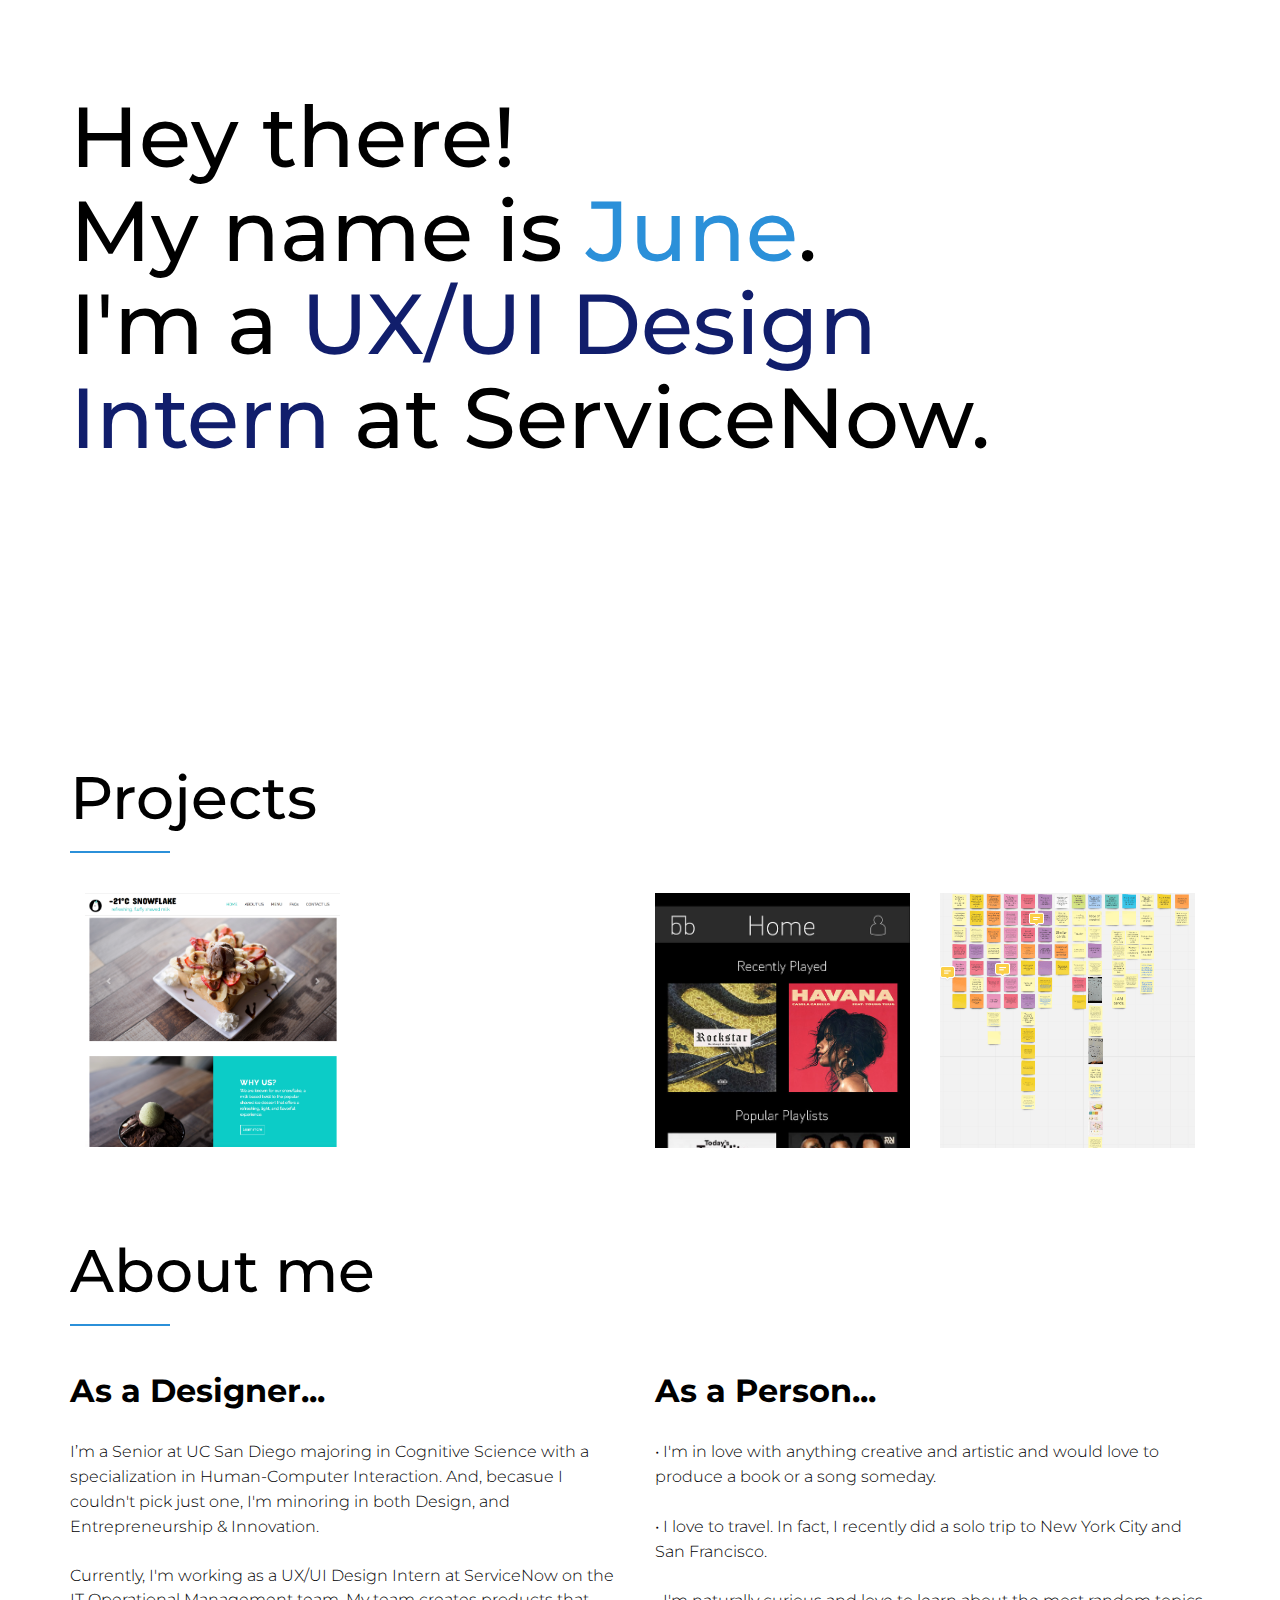
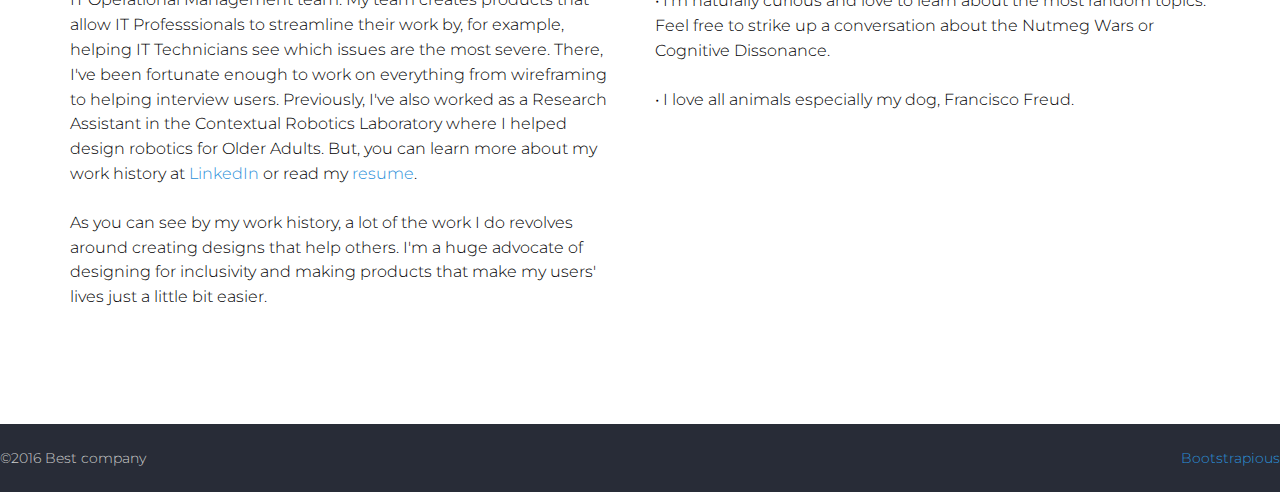
==== commit 6e324969: "Updated index" ====
--- a/index.html
+++ b/index.html
@@ -81,10 +81,10 @@
                 <font size="+3"><b>As a Designer...</b></font>
               </br></br>
                 <p>I’m a Senior at UC San Diego majoring in Cognitive Science with a specialization in Human-Computer Interaction. And, becasue I couldn't pick just one, I'm minoring in both Design, and Entrepreneurship & Innovation.</p>
-                 <p>Currently, I'm working as a UX/UI Designer Intern at ServiceNow on the IT Operational Management team. 
+                 <p>Currently, I'm working as a UX/UI Design Intern at ServiceNow on the IT Operational Management team. 
                    My team creates products that allow IT Professsionals to streamline their work by, for example, helping IT Technicians see which issues are the most severe.
-                   There, I've been fortunate enough to work on everything from wireframing to helping to interview users. 
-                   Previously, I've also worked as a Research Assistant in the Contextual Robotics Labratory where I helped design robotics for Older Adults. But, you can learn more about my work history at 
+                   There, I've been fortunate enough to work on everything from wireframing to helping interview users. 
+                   Previously, I've also worked as a Research Assistant in the Contextual Robotics Laboratory where I helped design robotics for Older Adults. But, you can learn more about my work history at 
                    <a href="https://www.linkedin.com/in/junepark13/">LinkedIn</a> or read my <a href="http://www.keepandshare.com/doc7/view.php?id=59440&da=y">resume</a>.</p>
                 
                 <p> As you can see by my work history, a lot of the work I do revolves around creating designs that help others. 
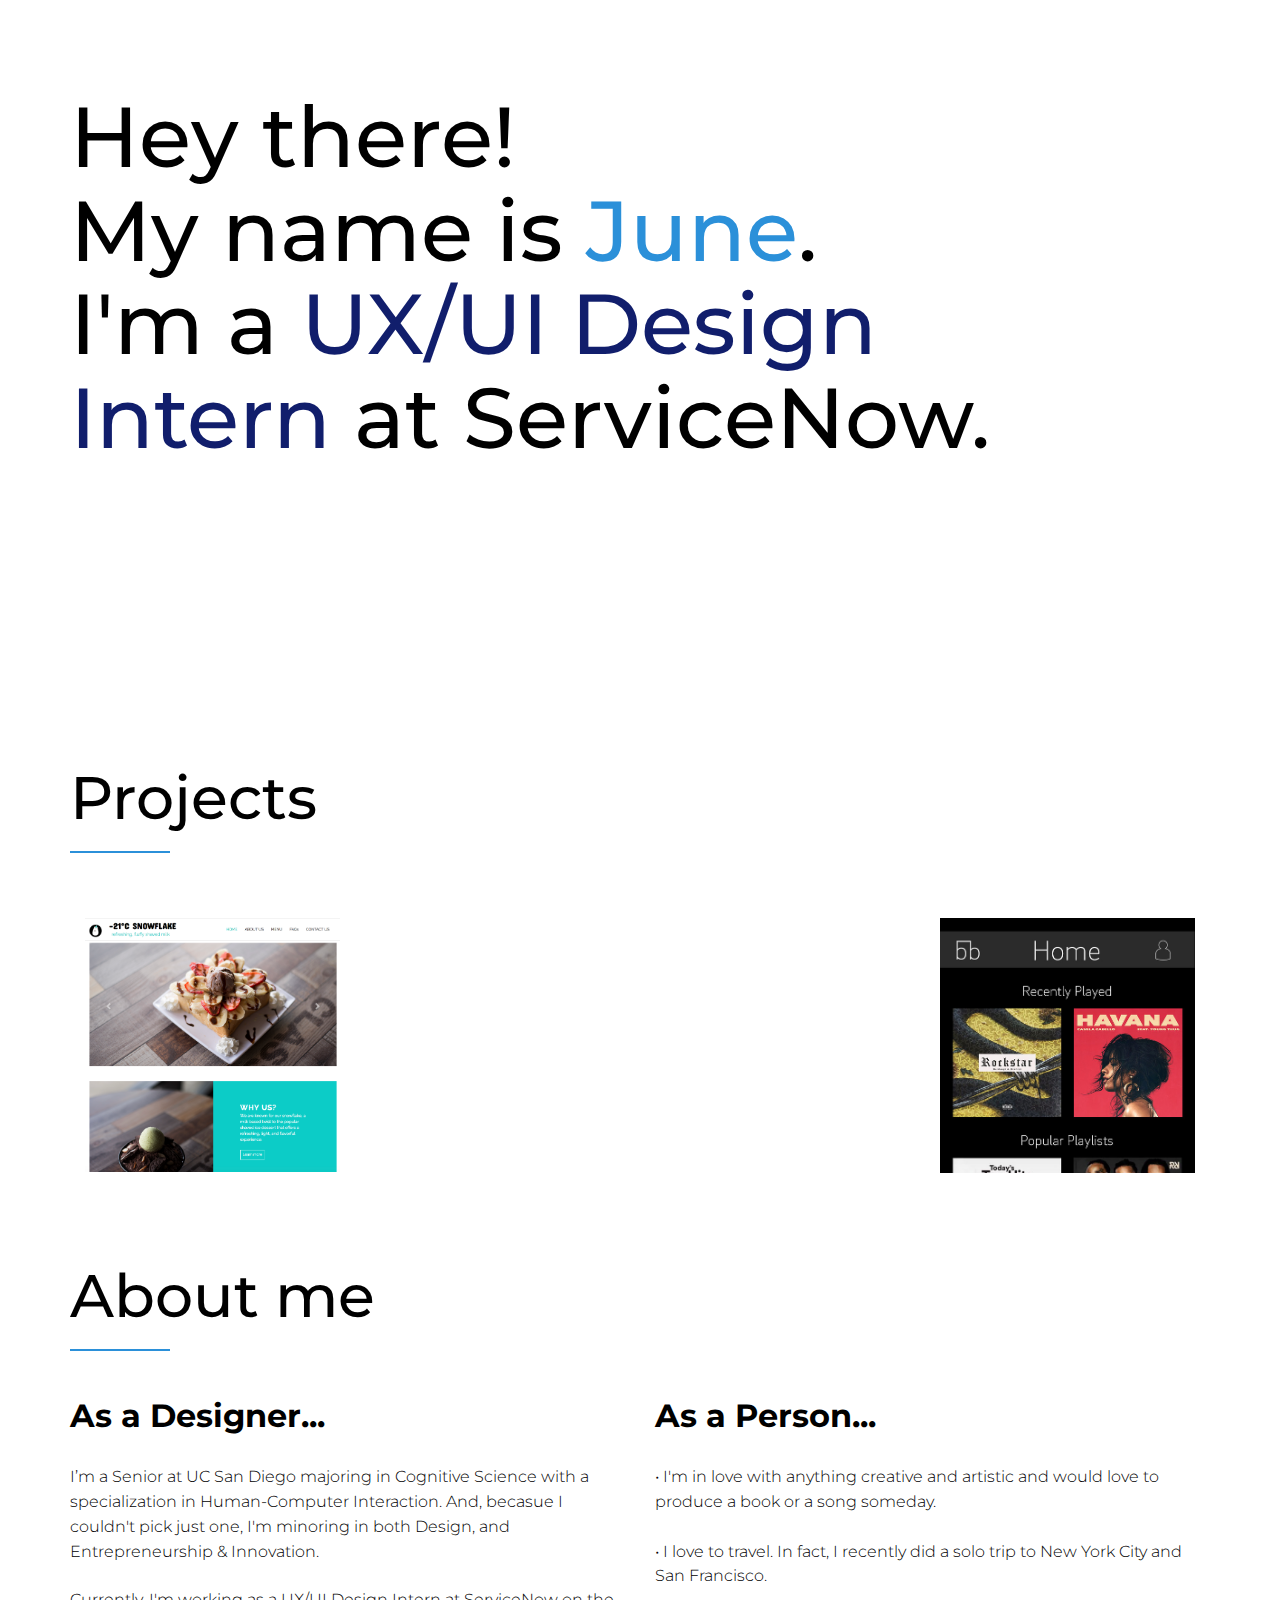
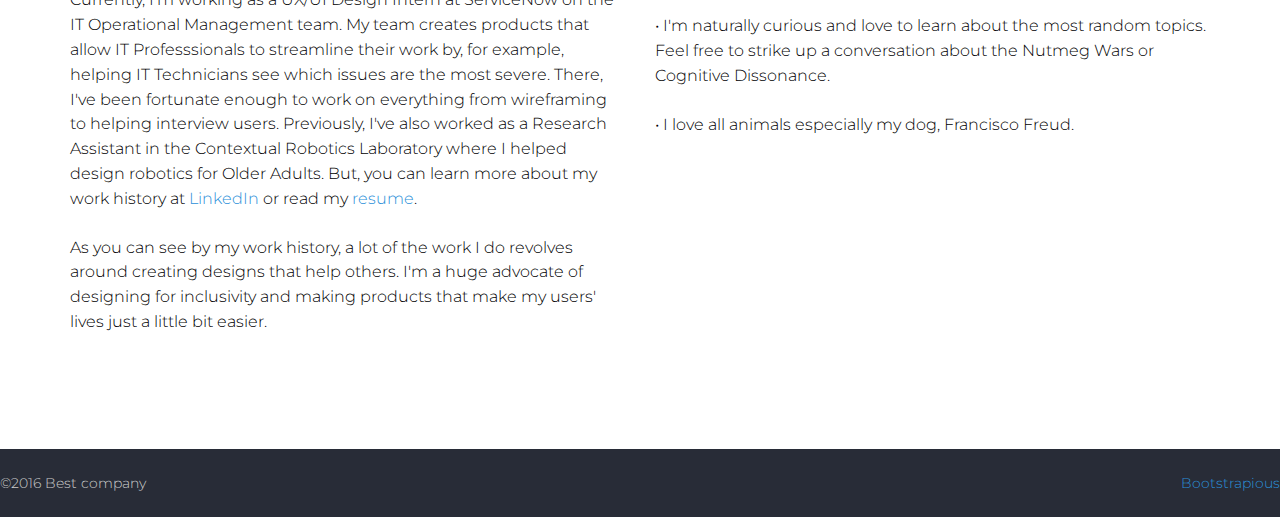
==== commit 8f758b2f: "updated to include yahoo!" ====
--- a/index.html
+++ b/index.html
@@ -43,32 +43,49 @@
         <div class="row">
           <div class="col-md-12">
             <h2 class="heading">Projects</h2>
+            </br>
             <div class="row">
           </div>
           </div>
         </div>
+
       <div class="container-fluid">
         <div class="row">
 
           <div class="col-sm-4 col-md-3">
-            <div class="box"><a href="-21below.html" title="" data-toggle="lightbox" data-gallery="portfolio"><img src="img/21below/home.png" alt="" class="img-responsive"></a></div>
+            <div class="box"><a href="-21below.html" title="" data-toggle="lightbox" data-gallery="portfolio"><img src="img/21below/home.png" alt="" class="img-responsive"></a>
+           </div>
           </div>
+          
+     
 
 <div class="col-sm-4 col-md-3">
             <div class="box"><a href="Toastmates.html" title="" data-toggle="lightbox" data-gallery="portfolio"><img src="img/Toastmates/affinity_home.png" alt="" class="img-responsive"></a></div>
           </div>
+            
+
+
+<div class="col-sm-4 col-md-3">
+            <div class="box"><a href="https://docs.google.com/presentation/d/1rt_PmLckEFnM0Mj2ih_mc904UQNPZrAW-e6qUSAZmuk/edit?usp=sharing" title="" data-toggle="lightbox" data-gallery="portfolio"><img src="img/Yahoo_Square.jpg" alt="" class="img-responsive"></a></div>
+          </div>
+        
+
 
           <div class="col-sm-4 col-md-3">
              <div class="box"><a href="https://medium.com/@jepark697/playlist-management-analysis-a6f0c2d7e51" title="" data-toggle="lightbox" data-gallery="portfolio"><img src="img/sprites/Music Screen.jpg" alt=""class="img-responsive"></a></div>
            </div>
+           
 
-          <div class="col-sm-4 col-md-3">
-            <div class="box"><a href="Tool.html" title="" data-toggle="lightbox" data-gallery="portfolio"><img src="img/sprites/Solutions.png" alt="" class="img-responsive"></a></div>
-        </div>
+ </div>
+      </div>
+
+<div class="container-fluid">
+        <div class="row">
 
         </div>
       </div>
     </section>
+
     <section id="about" class="section">
       <div class="container">
         <div class="row">
@@ -85,7 +102,7 @@
                    My team creates products that allow IT Professsionals to streamline their work by, for example, helping IT Technicians see which issues are the most severe.
                    There, I've been fortunate enough to work on everything from wireframing to helping interview users. 
                    Previously, I've also worked as a Research Assistant in the Contextual Robotics Laboratory where I helped design robotics for Older Adults. But, you can learn more about my work history at 
-                   <a href="https://www.linkedin.com/in/junepark13/">LinkedIn</a> or read my <a href="http://www.keepandshare.com/doc7/view.php?id=59440&da=y">resume</a>.</p>
+                   <a href="https://www.linkedin.com/in/junepark13/">LinkedIn</a> or read my <a href="https://drive.google.com/file/d/1cD3sPhz-lTsFTr4qGhS_GWAW0UThalPS/view?usp=sharing">resume</a>.</p>
                 
                 <p> As you can see by my work history, a lot of the work I do revolves around creating designs that help others. 
                 I'm a huge advocate of designing for inclusivity and making products that make my users' lives just a little bit easier.
